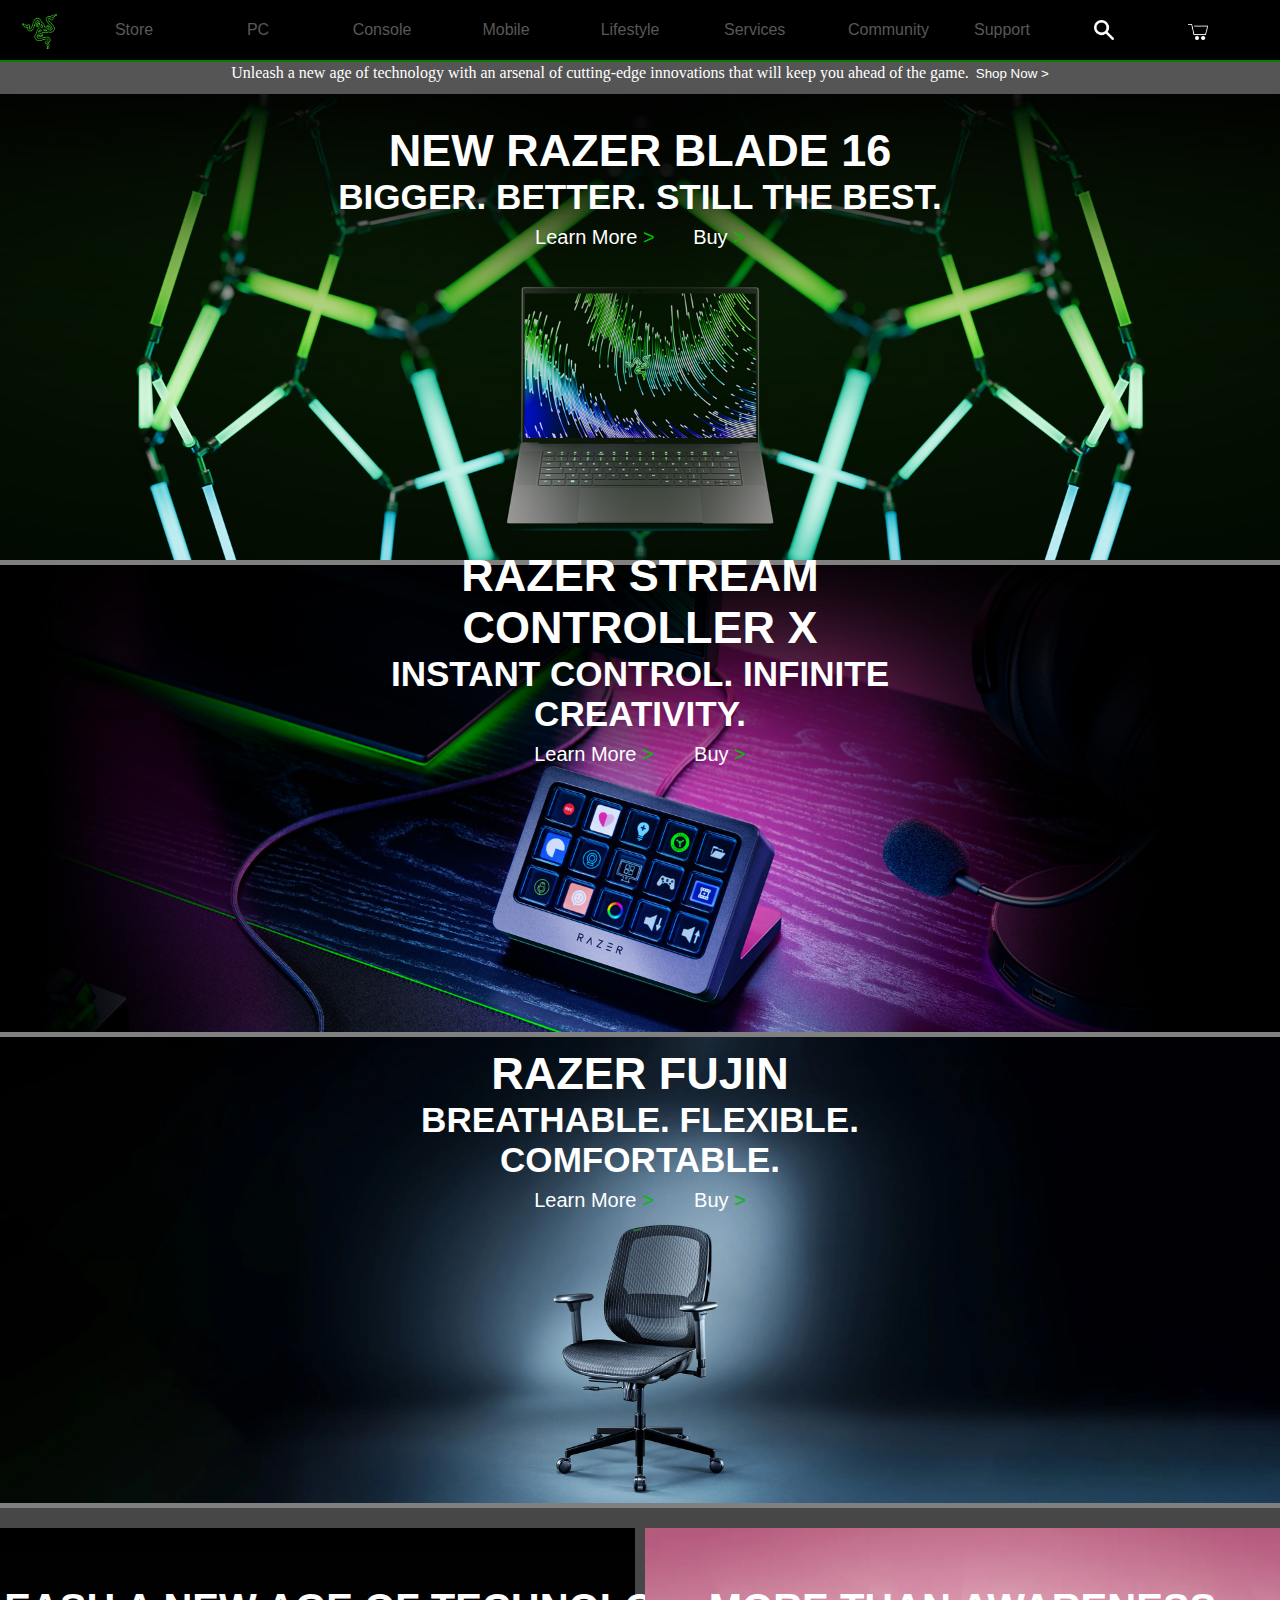
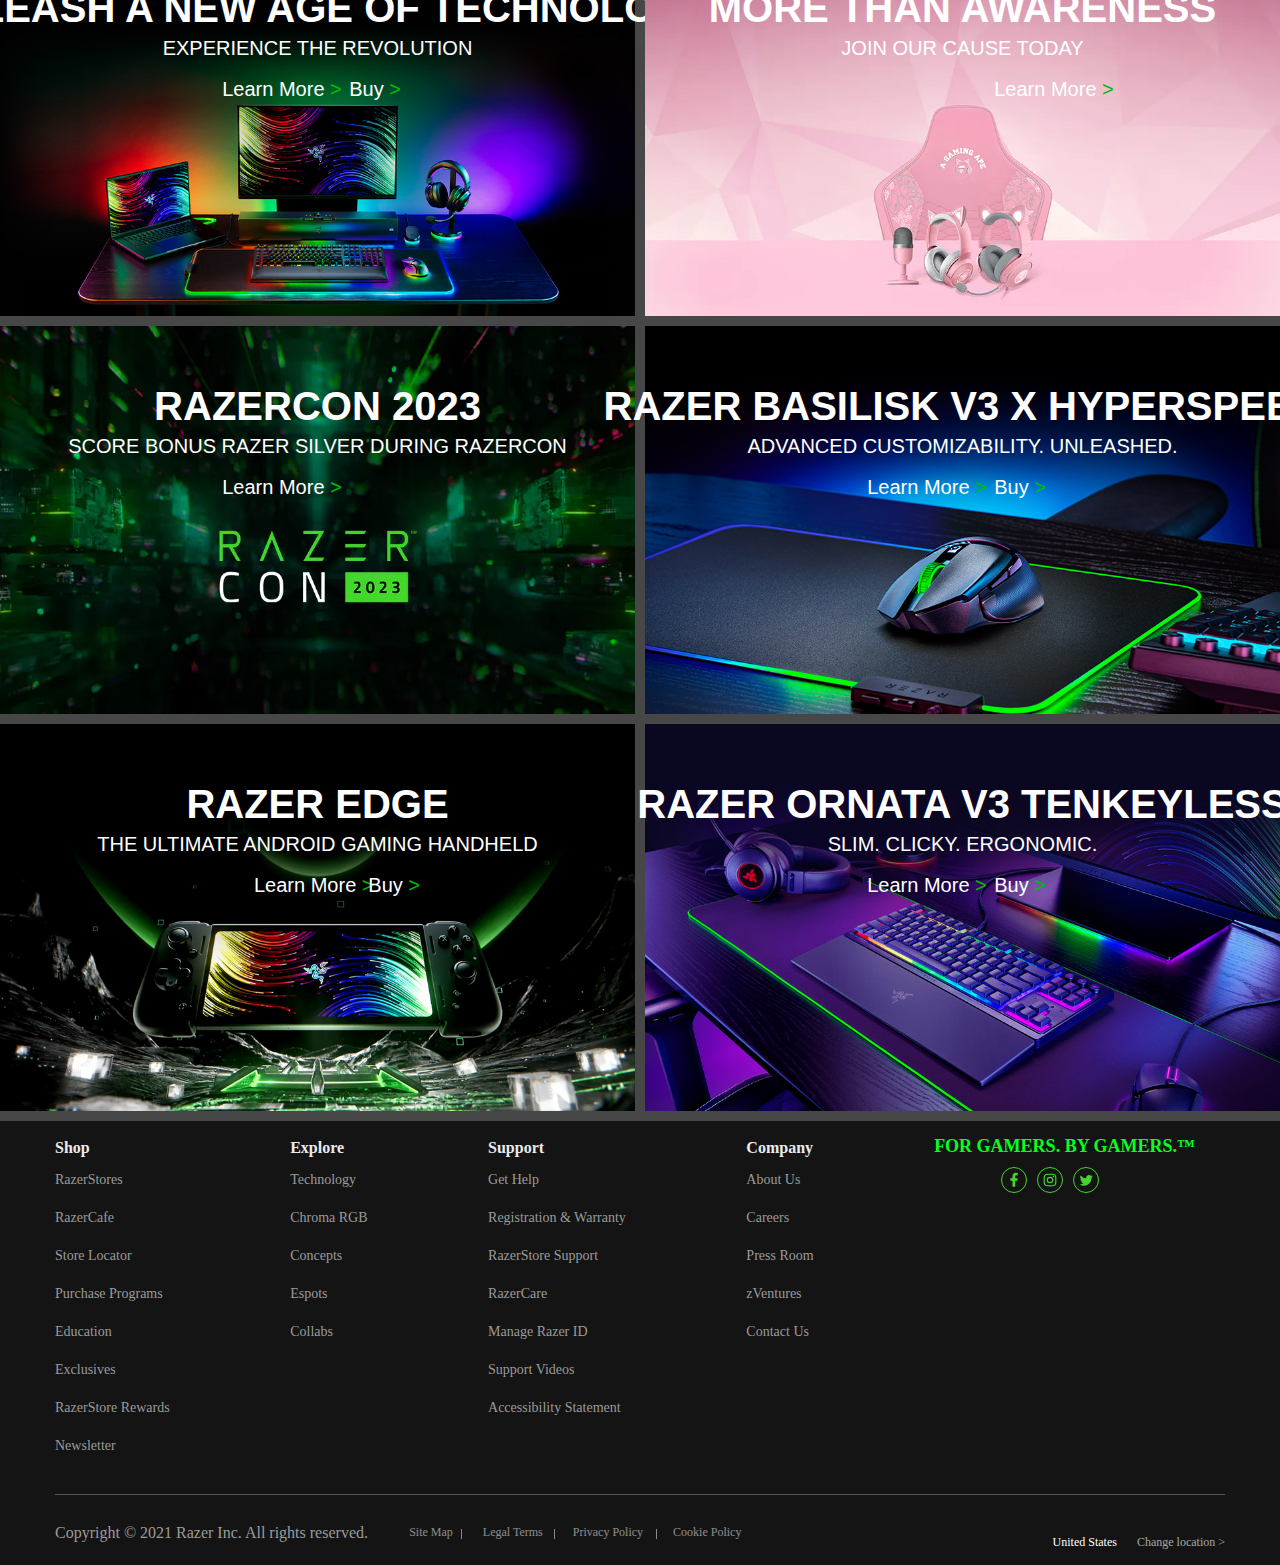
==== Main.html @ 6cef6790 "Base razer" ====
<!DOCTYPE html>
<html lang="en">
<head>
    <link rel="stylesheet" type="text/css" href="Main.css">
    <meta charset="UTF-8">
    <meta name="viewport" content="width=device-width, initial-scale=1.0">
    <script src="Main.js"></script>
    <title>Document</title>
</head>
<body class="flex">

    <!-- Header -->
    <section class='background'>
        <div class="App">
            <header class="App-header">
                <div>
                    <button class='logo-container'>
                        <img class="logo" src="./Icons/razer-logo.png" alt="Razer logo"/>
                    </button>
                </div>
                <button class='header-button'>Store</button>
                <button class='header-button'>PC</button>
                <button class='header-button'>Console</button>
                <button class='header-button'>Mobile</button>
                <button class='header-button'>Lifestyle</button>
                <button class='header-button'>Services</button>
                <button class='header-button'>Community</button>
                <button class='header-button' type="button" onclick="handleSupportClick()">Support</button>
                <div>
                    <button class='search-button'>
                        <img class="search-icon" src="./Icons/search.png" alt="Search icon" />
                    </button>
                    <button class='cart-button'>
                        <img class='cart-icon' src="./Icons/cart_icon.png" alt="Cart icon" />
                    </button>
                </div>
            </header>
            <div class="main">
                <h1 class="siteNotification">
                    Unleash a new age of technology with an arsenal of cutting-edge innovations that will keep you ahead of the game.
                    <button class="siteNotification-button">
                        Shop Now <span class="greater-then">&gt;</span>
                    </button>
                </h1>
            </div>
        </div>
    </section>

    <!-- Top 3 -->
    <section class="body-con">
        <div class="grid-body-container">
  
  
  
          <div class="grid-item">
  
  
            <img class="IMG" src="./Icons/razer-blade-16.jpeg" alt="Razer Blade 16" />
            <div class="text-container">
              <h2 >NEW RAZER BLADE 16</h2>
              <h3 >BIGGER. BETTER. STILL THE BEST.</h3>
                <button class='learn-button'>Learn More <span class="greater-then-symbol">&gt;</span></button>
                <button class='buy-button'>Buy <span class="greater-then-symbol">&gt;</span></button>
            </div>
          </div>
  
  
  
  
          <div class="grid-item">
  
  
            <img class="IMG" src="./Icons/stream-controller.jpeg" alt="Stream Controller" />
            <div class="text-container">
              <h2>RAZER STREAM CONTROLLER X</h2>
              <h3>INSTANT CONTROL. INFINITE CREATIVITY.</h3>
                <button class='learn-button'>Learn More <span class="greater-then-symbol">&gt;</span></button>
                <button class='buy-button'>Buy <span class="greater-then-symbol">&gt;</span></button>
            </div>
          </div>
  
  
  
  
  
          <div class="grid-item">
  
  
            <img class="IMG" src="./Icons/razer-fujin-homepage-desktop2x.webp" alt="Razer Blade 18" />
            <div class="text-container">
              <h2 >RAZER FUJIN</h2>
              <h3 >BREATHABLE. FLEXIBLE. COMFORTABLE.</h3>
                <button class='learn-button'>Learn More <span class="greater-then-symbol">&gt;</span></button>
                <button class='buy-button'>Buy <span class="greater-then-symbol">&gt;</span></button>
            </div>
          </div>
        </div>
      </section>


    <!-- Bottom 6 -->
    <ul class="grid-container">
        <li class="single">
          <img class="new-age" src="./Icons/new-age-campaign.jpeg" alt="New age" />
          <div>
            <div>
              <h2 class="new-age-main">
              UNLEASH A NEW AGE OF TECHNOLOGY
              </h2>
              <h3 class="new-age-sub">
              EXPERIENCE THE REVOLUTION
              </h3>
              <div class="cta-links">
                <button class="new-age-learn">
                Learn More <span class="greater-then-symbol">&gt;</span>
                </button>
                <button class="new-age-buy">
                Buy <span class="greater-then-symbol">&gt;</span>
                </button>
              </div>
            </div>
          </div>
          <div>
        </div>
        </li>
        <li class="single">
          <img class="enki" src="./Icons/more-than-awareness-b-950x580-desktop.webp" alt="Razer Enki" />
          <div>
            <div>
              <h2 class="enki-main">
              MORE THAN AWARENESS
              </h2>
              <h3 class="enki-sub">
              JOIN OUR CAUSE TODAY
              </h3>
              <div class="cta-links">
                <button class="enki-buy" id="awarenesslearn">
                Learn More <span class="greater-then-symbol">&gt;</span>
                </button>
              </div>
            </div>
          </div>
        </li>
        <li class="single">
          <img class="razer-blade2" src="./Icons/razercon2023-950x580-desktop.webp" alt="Razer blade2" />
          <div>
            <div>
              <h2 class="blade-15-main">
              RAZERCON 2023
              </h2>
              <h3 class="blade-15-sub">
              SCORE BONUS RAZER SILVER DURING RAZERCON
              </h3>
              <div class="cta-links">
                <button class="blade-15-learn">
                Learn More <span class="greater-then-symbol">&gt;</span>
                </button>
              </div>
            </div>
          </div>
        </li>
        <li class="single">
          <img class="razer-basilisk" src="./Icons/razer-basilisk.jpeg" alt="Razer basilisk" />
          <div>
            <div>
              <div>
                <h2 class="basilisk-main">
                RAZER BASILISK V3 X HYPERSPEED
                </h2>
                <h3 class="basilisk-sub">
                ADVANCED CUSTOMIZABILITY. UNLEASHED.
                </h3>
                <div class="cta-links">
                  <button class="basilisk-learn">
                  Learn More <span class="greater-then-symbol">&gt;</span>
                  </button>
                  <button class="basilisk-buy">
                  Buy <span class="greater-then-symbol">&gt;</span>
                  </button>
                </div>
              </div>
            </div>
          </div>
        </li>
        <li class="single">
          <img class="razer-edge" src="./Icons/razer-edge.jpeg" alt="Razer edge" />
          <div>
            <div>
              <div>
                <h2 class="edge-main">
                RAZER EDGE
                </h2>
                <h3 class="edge-sub">
                THE ULTIMATE ANDROID GAMING HANDHELD
                </h3>
                <div class="cta-links">
                  <div class="button-hover">
                    <button class="edge-learn" onClick={handleEdge}>
                      Learn More <span class="greater-then-symbol">&gt;</span>
                    </button>
                    <button class="edge-buy">
                        Buy <span class="greater-then-symbol">&gt;</span>
                    </button>
                  </div>
                </div>
              </div>
            </div>
          </div>
        </li>
        <li class="single">
          <img class="razer-ornata" src="./Icons/ornata-v3.jpeg" alt="Razer headset" />
          <div>
            <div>
              <h2 class="ornata-main">
              RAZER ORNATA V3 TENKEYLESS
              </h2>
              <h3 class="ornata-sub">
              SLIM. CLICKY. ERGONOMIC. 
              </h3>
              <div class="cta-links">
                <button class="ornata-learn">
                Learn More <span class="greater-then-symbol">&gt;</span>
                </button>
                <button class="ornata-buy">
                Buy <span class="greater-then-symbol">&gt;</span>
                </button>
              </div>
            </div>
          </div>
        </li>
      </ul>


    <!-- Footer -->
    <footer class="footer">
        <div class="footer-container">
            <div class="footer-containerNav">
                <div>
                    <p class="header-color">Shop</p>
                    <ul>
                        <li><a href="https://www.razer.com/razerstores">RazerStores</a></li>
                        <li><a href="https://www.razer.com/razercafe">RazerCafe</a></li>
                        <li><a href="https://www.razer.com/razerstores">Store Locator</a></li>
                        <li><a href="https://www.razer.com/razerstores">Purchase Programs</a></li>
                        <li><a href="https://www.razer.com/education">Education</a></li>
                        <li><a href="https://www.razer.com/razerstores">Exclusives</a></li>
                        <li><a href="https://www.razer.com/store/rewards">RazerStore Rewards</a></li>
                        <li><a href="https://www.razer.com/razerstores">Newsletter</a></li>
                    </ul>
                </div>
                <div>
                    <p class="header-color">Explore</p>
                    <ul>
                        <li><a href="https://www.razer.com/razerstores">Technology</a></li>
                        <li><a href="https://www.razer.com/razerstores">Chroma RGB</a></li>
                        <li><a href="https://www.razer.com/razerstores">Concepts</a></li>
                        <li><a href="https://www.razer.com/razerstores">Espots</a></li>
                        <li><a href="https://www.razer.com/razerstores">Collabs</a></li>
                    </ul>
                </div>
                <div>
                    <p class="header-color">Support</p>
                    <ul>
                        <li><a href="https://www.razer.com/razerstores">Get Help</a></li>
                        <li><a href="https://www.razer.com/razerstores">Registration &amp; Warranty</a></li>
                        <li><a href="https://www.razer.com/razerstore-support">RazerStore Support</a></li>
                        <li><a href="https://www.razer.com/razerstores">RazerCare</a></li>
                        <li><a href="https://www.razer.com/razerstores">Manage Razer ID</a></li>
                        <li><a href="https://www.youtube.com/channel/UCrG4K8-XFEK5FyCz_jVzV-A/videos">Support Videos</a></li>
                        <li><a href="https://www.razer.com/legal/commitment-to-accessibility">Accessibility Statement</a></li>
                    </ul>
                </div>
                <div>
                    <p class="header-color">Company</p>
                    <ul>
                        <li><a href="https://www.razer.com/razerstores">About Us</a></li>
                        <li><a href="https://www.razer.com/razerstores">Careers</a></li>
                        <li><a href="https://www.razer.com/razerstores">Press Room</a></li>
                        <li><a href="https://www.razer.com/razerstores">zVentures</a></li>
                        <li><a href="https://www.razer.com/razerstores">Contact Us</a></li>
                    </ul>
                </div>
                <div class="footer-containerNav-figure">
                    <h2>FOR GAMERS. BY GAMERS.™</h2>
                    <div class="media-buttons">
                        <button class="facebook-button" onclick="window.open('https://www.facebook.com/razer')">
                            <img class="facebook" src="./Icons/facebook.svg" alt="Facebook Icon">
                        </button>
                        <button class="insta-button" onclick="window.open('https://www.instagram.com/razer/')">
                            <img class="insta" src="./Icons/insta.svg" alt="Insta Icon">
                        </button>
                        <button class="twitter-button" onclick="window.open('https://twitter.com/Razer')">
                            <img class="twitter" src="./Icons/twitter.svg" alt="Twitter Icon">
                        </button>
                    </div>
                </div>
            </div>
            <div class="border"></div>
            <div class="footer-containerCopyright">
                <p>Copyright © 2021 Razer Inc. All rights reserved.</p>
                <ul>
                    <li><a href="https://www.razer.com/razerstores">Site Map</a></li>
                    <li><a href="https://www.razer.com/razerstores">Legal Terms</a></li>
                    <li><a href="https://www.razer.com/razerstores">Privacy Policy</a></li>
                    <li><a href="https://www.razer.com/razerstores">Cookie Policy</a></li>
                </ul>
                <div class="unitedStates">
                    <span>United States</span>
                    <a href="https://www.razer.com/razerstores">Change location &gt;</a>
                </div>
            </div>
        </div>
    </footer>
</body>
</html>
---- Main.css ----
/* Header */
* {
  margin: 0;
  padding: 0;
}

.App {
    display: flex;
    flex-direction: column;
    justify-content: center;
    height: 100%;
    width: 100%;
  }
  
  .content {
    overflow-x: hidden;
    position: relative;
  }
  
  header {
    position: fixed;
    top: 0;
    background-color: black;
    border-bottom: 2px solid green;
    z-index: 9999 ;
    width: 100%;
  }
  
  .App-header {
    display: flex;
    overflow: auto;
    justify-content: center;
    background-color: rgb(0, 0, 0);
    height: 60px;
    width: 100%;
  }  
  
  .siteNotification {
    background-color: rgb(85, 85, 85);
    color: white;
    font-size: medium;
    margin-top: 53px;
    margin-bottom: 0px;
    height: 4.5vh;
    text-align: center;
    line-height: 40px;
    font-weight: lighter;
    width: 100%;
  }
  
  .siteNotification-button {
    border: none;
    background-color: rgb(85, 85, 85);
    color: white;
    margin-left: 3px;
    cursor: pointer;
  }
  
  .siteNotification-button:hover {
    text-decoration: underline;
  }
  
  .greater-then {
    color: white;
  }
  
  .shop-now-button {
    color: white;
    background-color: transparent;
    border: none;
  }
  
  .shop-now-button:hover {
    text-decoration: underline;
    cursor: pointer;
  }
  
  .cta-links button:hover {
    text-decoration: underline;
    cursor: pointer;
  }
  
  .header-button {
    background-color: black;
    border: none;
    color: rgb(88, 88, 88);
    font-size: 16px;
    width: 60px;
    cursor: pointer;
    margin: 0 32px;
  }
  
  .header-button:hover {
    color: #ffffff;
  }
  
  .logo-container {
    border: none;
    background-color: black;
  }
  
  .logo {
    width: 35px;
    margin-left: -50px;
    position: absolute;
  }
  
  .logo:hover {
    cursor: pointer;
  }
  
  .search-icon:hover {
    cursor: pointer;
  }
  
  .search-button {
    background-color: black;
    border: none;
  }
  
  .search-icon {
    margin-top: 20px;
    width: 20px;
    margin-left: 30px;
  }
  
  .cart-icon {
    width: 20px;
    margin-left: 70px;
  }
  
  .cart-button {
    background-color: black;
    border: none;
  }
  
  .cart-icon:hover {
    cursor: pointer;
  }
  
  /* Top 3 */
  .grid-body-container {
    background-color: gray;
  }
  
  .grid-item {
    flex: none;
    max-width: 100%;
    font-family: "Open Sans", sans-serif;
    font-size: 20px;
    cursor: pointer;
    position: relative; 
  }
  
  .grid-item .IMG {
    width: 100%;
    height: auto;
  }
  
  .text-container {
    position: absolute;
    top: 20%;
    left: 50%;
    transform: translate(-50%, -50%);
    text-align: center;
    color: white;
    font-size: 30px;
  }
  
  .text-container h2,
  .text-container h3 {
    margin: 0;
  }
  
  .learn-button {
    background-color: transparent;
    border: none;
    color: white;
    font-size: 20px;
  }
  
  .learn-button:hover {
    text-decoration: underline;
  }
  
  .buy-button {
    background-color: transparent;
    border: none;
    color: white;
    font-size: 20px;
    margin-left: 5%;
    cursor: pointer;
  }
  
  .buy-button:hover {
    text-decoration: underline;
  }

    /* Bottom 6 */
    .single {
        display: flex;
        color: white;
        text-align: center;
        position: relative;
        top: 5px;
    }
    
    .grid-container {
        background-color: rgb(71, 71, 71);
        display: grid;
        grid-template-columns: repeat(2, 1fr);
        grid-gap: 10px;
        margin: 0 auto;
        padding: 15px 0;
    }
    
    img {
        cursor: pointer;
    }
    
    
    .new-age-main {
        position: absolute;
        font-size: 40px;
        left: 50%;
        top: 80px;
        transform: translate(-50%, -50%);
        white-space: nowrap;
        font-family: Roboto, sans-serif;
        cursor: pointer;
    }
      
    .new-age-sub {
        position: absolute;
        font-size: 20px;
        font-weight: 1;
        left: 50%;
        top: 120px;
        transform: translate(-50%, -50%);
        white-space: nowrap;
        font-family: "Open Sans", sans-serif;
        cursor: pointer;
    }
      
    .new-age-learn {
        color: white;
        position: absolute;
        left: 35%;
        top: 150px;
        font-size: 20px;
        background-color: transparent;
        border: none;
      }
      
    .new-age-buy {
        color: white;
        position: absolute;
        left: 55%;
        top: 150px;
        font-size: 20px;
        background-color: transparent;
        border: none;
    }
      
    .enki-main {
        position: absolute;
        font-size: 40px;
        left: 50%;
        top: 80px;
        transform: translate(-50%, -50%);
        white-space: nowrap;
        font-family: Roboto, sans-serif;
        cursor: pointer;
    }
      
    .enki-sub {
        position: absolute;
        font-size: 20px;
        font-weight: 1;
        left: 50%;
        top: 120px;
        transform: translate(-50%, -50%);
        white-space: nowrap;
        font-family: "Open Sans", sans-serif;
        cursor: pointer;
    }
      
    .enki-learn {
        color: white;
        position: absolute;
        left: 35%;
        top: 150px;
        font-size: 20px;
        background-color: transparent;
        border: none;
    }
      
    .enki-buy {
        color: white;
        position: absolute;
        left: 55%;
        top: 150px;
        font-size: 20px;
        background-color: transparent;
        border: none;
    }
      
    .blade-15-main {
        position: absolute;
        font-size: 40px;
        left: 50%;
        top: 80px;
        transform: translate(-50%, -50%);
        white-space: nowrap;
        font-family: Roboto, sans-serif;
        cursor: pointer;
    }
      
    .blade-15-sub {
        position: absolute;
        font-size: 20px;
        font-weight: 1;
        left: 50%;
        top: 120px;
        transform: translate(-50%, -50%);
        white-space: nowrap;
        font-family: "Open Sans", sans-serif;
        cursor: pointer;
    }
      
    .blade-15-learn {
        color: white;
        position: absolute;
        left: 35%;
        top: 150px;
        font-size: 20px;
        background-color: transparent;
        border: none;
    }
      
    .blade-15-buy {
        color: white;
        position: absolute;
        left: 55%;
        top: 150px;
        font-size: 20px;
        background-color: transparent;
        border: none;
    }
      
    .basilisk-main {
        position: absolute;
        font-size: 40px;
        left: 50%;
        top: 80px;
        transform: translate(-50%, -50%);
        white-space: nowrap;
        font-family: Roboto, sans-serif;
        cursor: pointer;
    }
      
    .basilisk-sub {
        position: absolute;
        font-size: 20px;
        font-weight: 1;
        left: 50%;
        top: 120px;
        transform: translate(-50%, -50%);
        white-space: nowrap;
        font-family: "Open Sans", sans-serif;
        cursor: pointer;
    }
      
    .basilisk-learn {
        color: white;
        position: absolute;
        left: 35%;
        top: 150px;
        font-size: 20px;
        background-color: transparent;
        border: none;
    }
      
    .basilisk-buy {
        color: white;
        position: absolute;
        left: 55%;
        top: 150px;
        font-size: 20px;
        background-color: transparent;
        border: none;
    }
      
    .edge-main {
        position: absolute;
        font-size: 40px;
        left: 50%;
        top: 80px;
        transform: translate(-50%, -50%);
        white-space: nowrap;
        font-family: Roboto, sans-serif;
        cursor: pointer;
    }
      
    .edge-sub {
        position: absolute;
        font-size: 20px;
        font-weight: 1;
        left: 50%;
        top: 120px;
        transform: translate(-50%, -50%);
        white-space: nowrap;
        font-family: "Open Sans", sans-serif;
        cursor: pointer;
    }
      
    .edge-learn {
        color: white;
        position: absolute;
        left: 40%;
        top: 150px;
        font-size: 20px;
        background-color: transparent;
        border: none;
    }
      
    .edge-buy {
        color: white;
        position: absolute;
        left: 58%;
        top: 150px;
        font-size: 20px;
        background-color: transparent;
        border: none;
    }
      
      
    .ornata-main {
        position: absolute;
        font-size: 40px;
        font-weight: 0;
        left: 50%;
        top: 80px;
        transform: translate(-50%, -50%);
        white-space: nowrap;
        font-family: Arial, sans-serif;
        cursor: pointer;
    }
      
    .ornata-sub {
        position: absolute;
        font-size: 20px;
        font-weight: 300;
        left: 50%;
        top: 120px;
        transform: translate(-50%, -50%);
        white-space: nowrap;
        font-family: "Open Sans", sans-serif;
        cursor: pointer;
    }
      
    .ornata-learn {
        color: white;
        position: absolute;
        left: 35%;
        top: 150px;
        font-size: 20px;
        background-color: transparent;
        border: none;
    }
      
      
    .ornata-buy {
        color: white;
        position: absolute;
        left: 55%;
        top: 150px;
        font-size: 20px;
        background-color: transparent;
        border: none;
    }
    
    .greater-then-symbol {
        color: rgb(0, 190, 0);
    }
      
    
    img {
        max-width: 100%;
        height: auto;
      }
      
    
      p {
        font-size: 16px;
        line-height: 1.5;
      }
      
      @media (max-width: 767px) {
        img {
          width: 100%;
        }
    
        p {
          font-size: 14px;
          line-height: 1.3;
        }
      }
      

    /* Footer */
    .footer {
        padding: 15px 0;
        background-color: #141414;
    }
      
    .footer-container {
        margin: 0 auto;
        max-width: 1170px;
    }
      
    .footer-containerNav {
        display: flex;
        justify-content: space-between;
        margin-bottom: 20px;
    }
      
    .footer-containerNav div {
        margin-right: 30px;
    }
      
    .footer-containerNav ul {
        list-style: none;
        margin: 0;
        padding: 0;
    }
      
    .footer-containerNav li {
        margin-bottom: 20px;
    }
      
    .footer-containerNav a { 
        color: #9b9b9b;
        text-decoration: none;
        font-size: 14px;
        /* main buttons */
    }
      
    .footer-containerNav a:hover {
        text-decoration: underline;
    }
      
    .footer-containerNav .header-color {
        color: #ebebeb;
        font-weight: bold;
        margin-bottom: 10px;
        /* buttons headers */
    }
      
    .footer-containerNav h2 {
        color: #06ff1b;
        font-size: 18px;
        margin-bottom: 10px;
        /* for gamers by gamers */
    }
      
    .footer-containerNav-figure {
        display: flex;
        flex-direction: column;
        align-items: center;
    }
      
    .footer-containerNav-figure ion-icon {
        margin-right: 10px;
        font-size: 24px;
    }
      
    .border {
        border-bottom: 1px solid #555;
        margin-bottom: 20px;
        /* line at bottom */
    }
      
    .footer-containerCopyright {
        display: flex;
        justify-content: space-between;
        align-items: center;
        font-size: 12px;
        color: #9b9b9b;
        
    }
      
    .footer-containerCopyright ul {
        list-style: none;
        margin: 0;
        padding: 0;
        display: flex;
        justify-content: flex-end;
        margin-right: 300px;
    }
      
    .footer-containerCopyright li {
        position: relative;
        display: inline-block;
        margin-left: 30px;
    }
    
    .footer-containerCopyright ul li:nth-child(-n + 3)::after {
        content: "";
        position: absolute;
        top: 48%;
        transform: translateY(-40%);
        right: -20%;
        width: 1px;
        height: 10px;
        background-color: #fff;
        opacity: 0.5;
        /* dash marks between the copyright stuff*/
    }
    
    .footer-containerCopyright ul li a {
        text-decoration: none;
        font-size: 12px;
        color: #ffff;
        opacity: 0.5;
        transition: 250ms;
        /* copyright text */
    }
      
    .unitedStates {
        display: flex;
        justify-content: flex-end;
        align-items: center;
        margin-top: 20px;
        color: white;
        /* cuarrent location */
    }
    
    .unitedStates a {
        text-decoration: none;
        display: inline-block;
        font-size: 12px;
        font-weight: 400;
        color: #fff;
        opacity: 0.6;
        transition: 250ms;
        /* change location */
    }
    
    .unitedStates span {
        position: relative;
        display: inline-block;
        font-size: 12px;
        font-weight: 400;
        color: #fff;
        margin-right: 20px;
    }
    
    .media-buttons {
        display: flex;
        justify-content: center;
    }
    
    .facebook {
        cursor: pointer;
    }
    
    .facebook-button,
    .insta-button,
    .twitter-button {
        background-color: #141414;
        border: none;
        margin: 0 5px; 
    }
    
    .insta {
        cursor: pointer;
    }
    
    
    .twitter {
        cursor: pointer;
    }
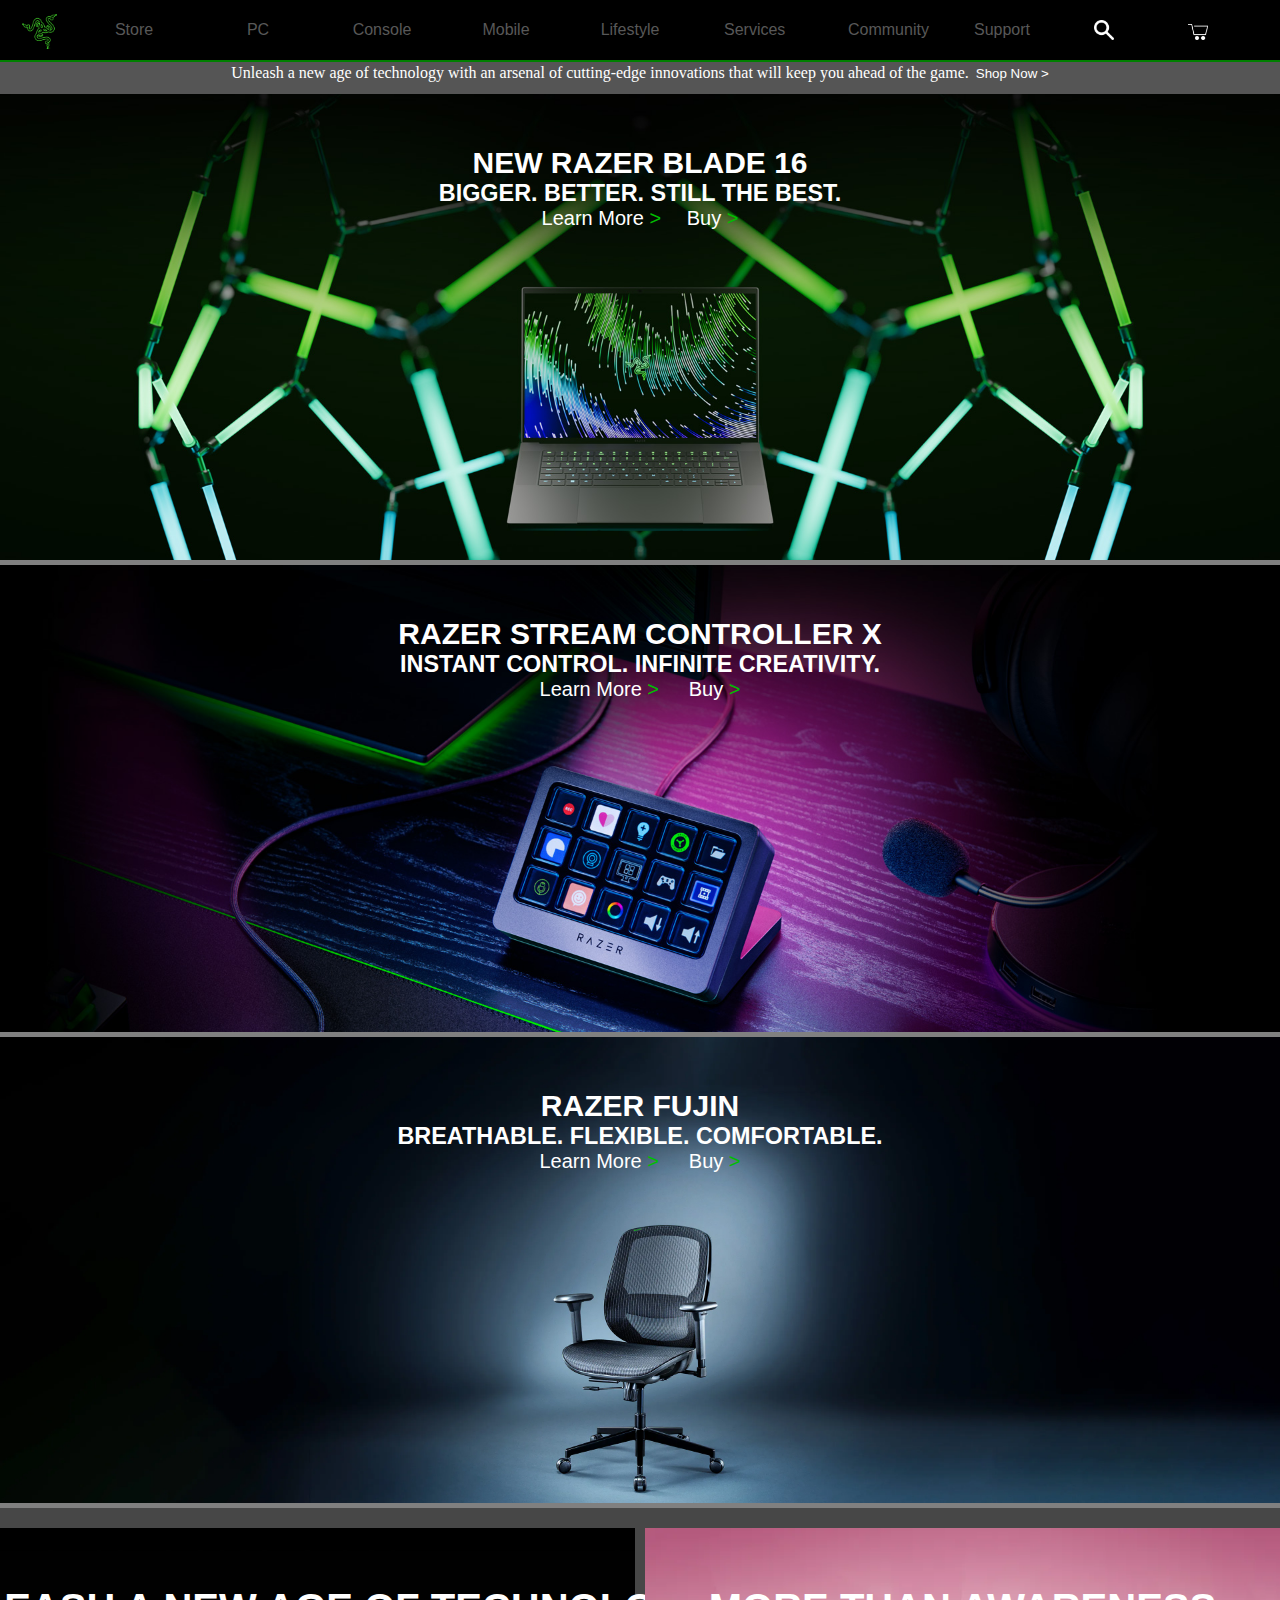
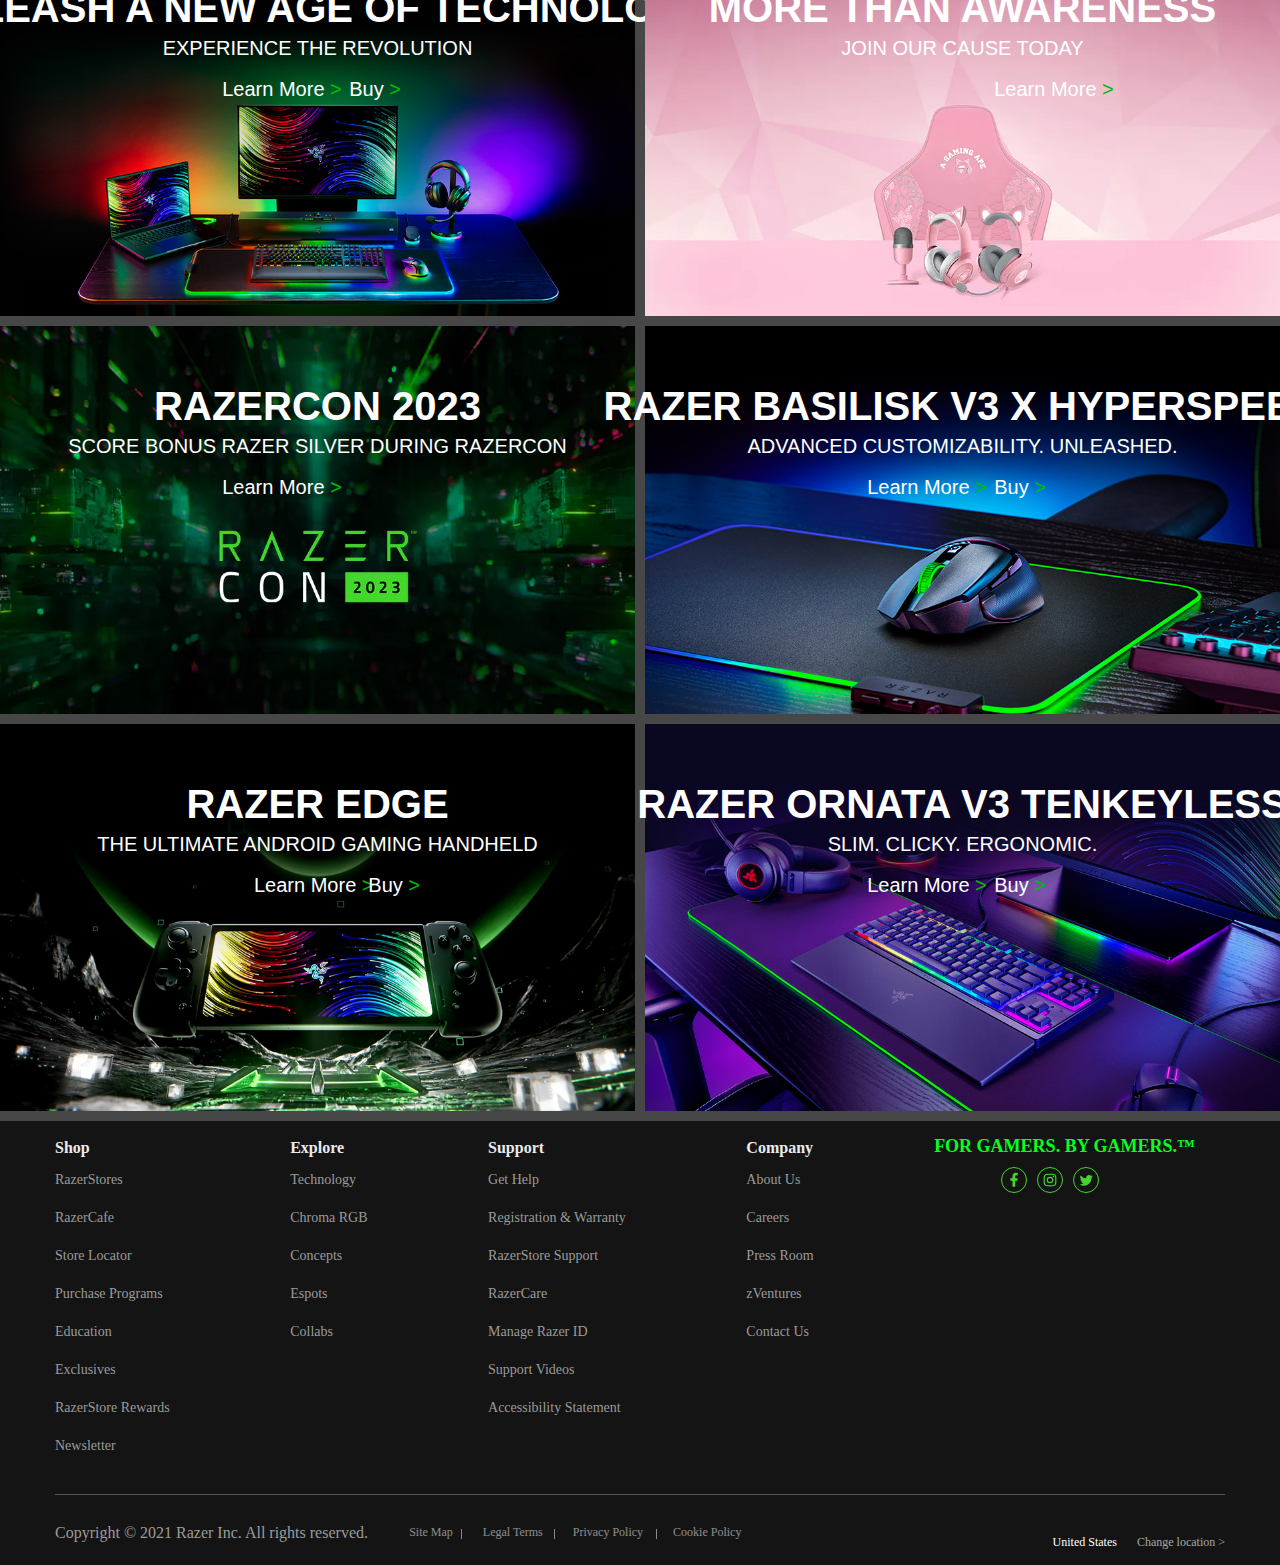
==== commit 91d7dda0: "Main Page Learn More buttons Connect to their pages" ====
--- a/Main.html
+++ b/Main.html
@@ -59,7 +59,7 @@
             <div class="text-container">
               <h2 >NEW RAZER BLADE 16</h2>
               <h3 >BIGGER. BETTER. STILL THE BEST.</h3>
-                <button class='learn-button'>Learn More <span class="greater-then-symbol">&gt;</span></button>
+                <button class='learn-button' id="RazerBladeLearn">Learn More <span class="greater-then-symbol">&gt;</span></button>
                 <button class='buy-button'>Buy <span class="greater-then-symbol">&gt;</span></button>
             </div>
           </div>
@@ -74,7 +74,7 @@
             <div class="text-container">
               <h2>RAZER STREAM CONTROLLER X</h2>
               <h3>INSTANT CONTROL. INFINITE CREATIVITY.</h3>
-                <button class='learn-button'>Learn More <span class="greater-then-symbol">&gt;</span></button>
+                <button class='learn-button' id="StreamConLearn">Learn More <span class="greater-then-symbol">&gt;</span></button>
                 <button class='buy-button'>Buy <span class="greater-then-symbol">&gt;</span></button>
             </div>
           </div>
@@ -90,7 +90,7 @@
             <div class="text-container">
               <h2 >RAZER FUJIN</h2>
               <h3 >BREATHABLE. FLEXIBLE. COMFORTABLE.</h3>
-                <button class='learn-button'>Learn More <span class="greater-then-symbol">&gt;</span></button>
+                <button class='learn-button' id="Fujinlearn">Learn More <span class="greater-then-symbol">&gt;</span></button>
                 <button class='buy-button'>Buy <span class="greater-then-symbol">&gt;</span></button>
             </div>
           </div>
@@ -111,7 +111,7 @@
               EXPERIENCE THE REVOLUTION
               </h3>
               <div class="cta-links">
-                <button class="new-age-learn">
+                <button class="new-age-learn" id="NewAgeLearn">
                 Learn More <span class="greater-then-symbol">&gt;</span>
                 </button>
                 <button class="new-age-buy">
@@ -152,7 +152,7 @@
               SCORE BONUS RAZER SILVER DURING RAZERCON
               </h3>
               <div class="cta-links">
-                <button class="blade-15-learn">
+                <button class="blade-15-learn" id="RazerConLearn">
                 Learn More <span class="greater-then-symbol">&gt;</span>
                 </button>
               </div>
@@ -171,7 +171,7 @@
                 ADVANCED CUSTOMIZABILITY. UNLEASHED.
                 </h3>
                 <div class="cta-links">
-                  <button class="basilisk-learn">
+                  <button class="basilisk-learn" id="RazerBasiliskLearn">
                   Learn More <span class="greater-then-symbol">&gt;</span>
                   </button>
                   <button class="basilisk-buy">
@@ -195,7 +195,7 @@
                 </h3>
                 <div class="cta-links">
                   <div class="button-hover">
-                    <button class="edge-learn" onClick={handleEdge}>
+                    <button class="edge-learn" id="RazerEdgeLearn">
                       Learn More <span class="greater-then-symbol">&gt;</span>
                     </button>
                     <button class="edge-buy">
@@ -218,7 +218,7 @@
               SLIM. CLICKY. ERGONOMIC. 
               </h3>
               <div class="cta-links">
-                <button class="ornata-learn">
+                <button class="ornata-learn" id="OrnataLearn">
                 Learn More <span class="greater-then-symbol">&gt;</span>
                 </button>
                 <button class="ornata-buy">
--- a/Main.css
+++ b/Main.css
@@ -25,7 +25,8 @@
     z-index: 9999 ;
     width: 100%;
   }
-  
+
+
   .App-header {
     display: flex;
     overflow: auto;
@@ -164,14 +165,16 @@
     transform: translate(-50%, -50%);
     text-align: center;
     color: white;
-    font-size: 30px;
-  }
-  
-  .text-container h2,
+    font-size: clamp(0.625rem, 0.875rem + 10vw ,1.25rem);
+  }
+
+  
+  
+  /* .text-container h2,
   .text-container h3 {
     margin: 0;
   }
-  
+   */
   .learn-button {
     background-color: transparent;
     border: none;
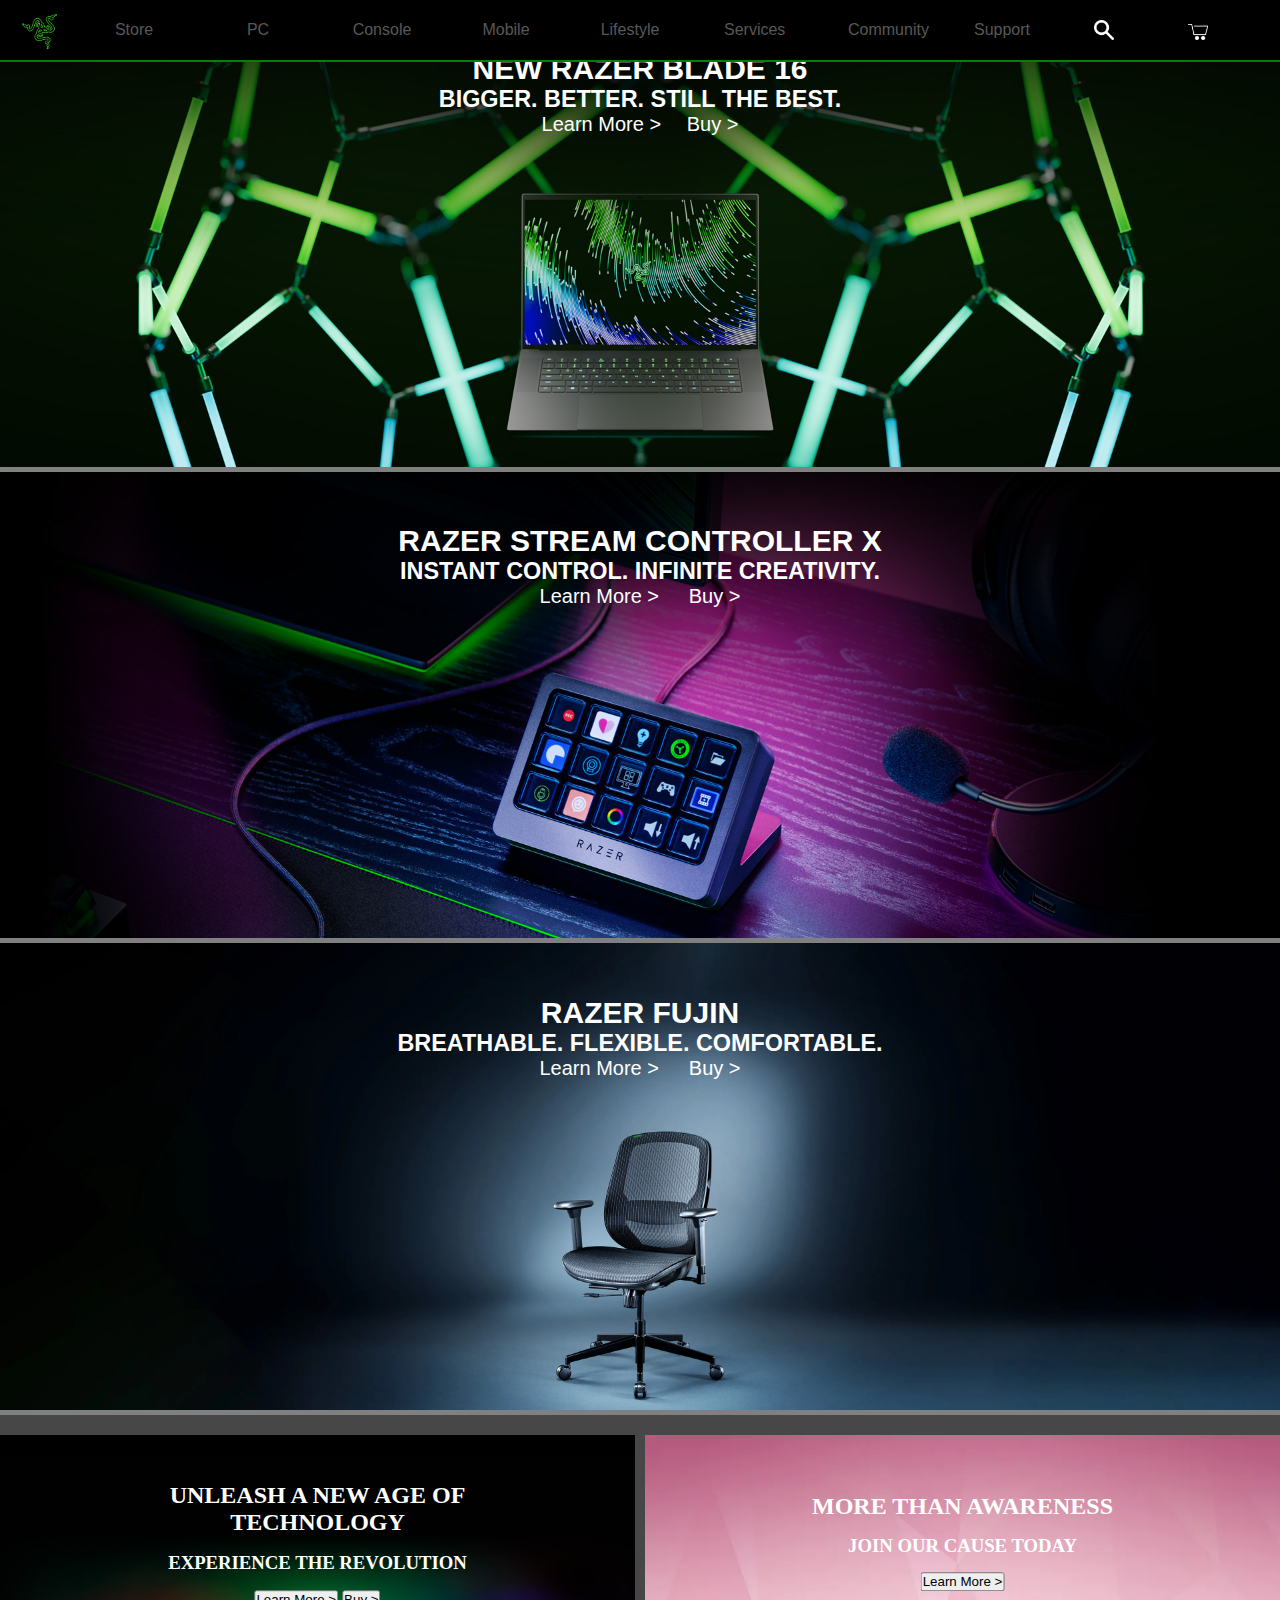
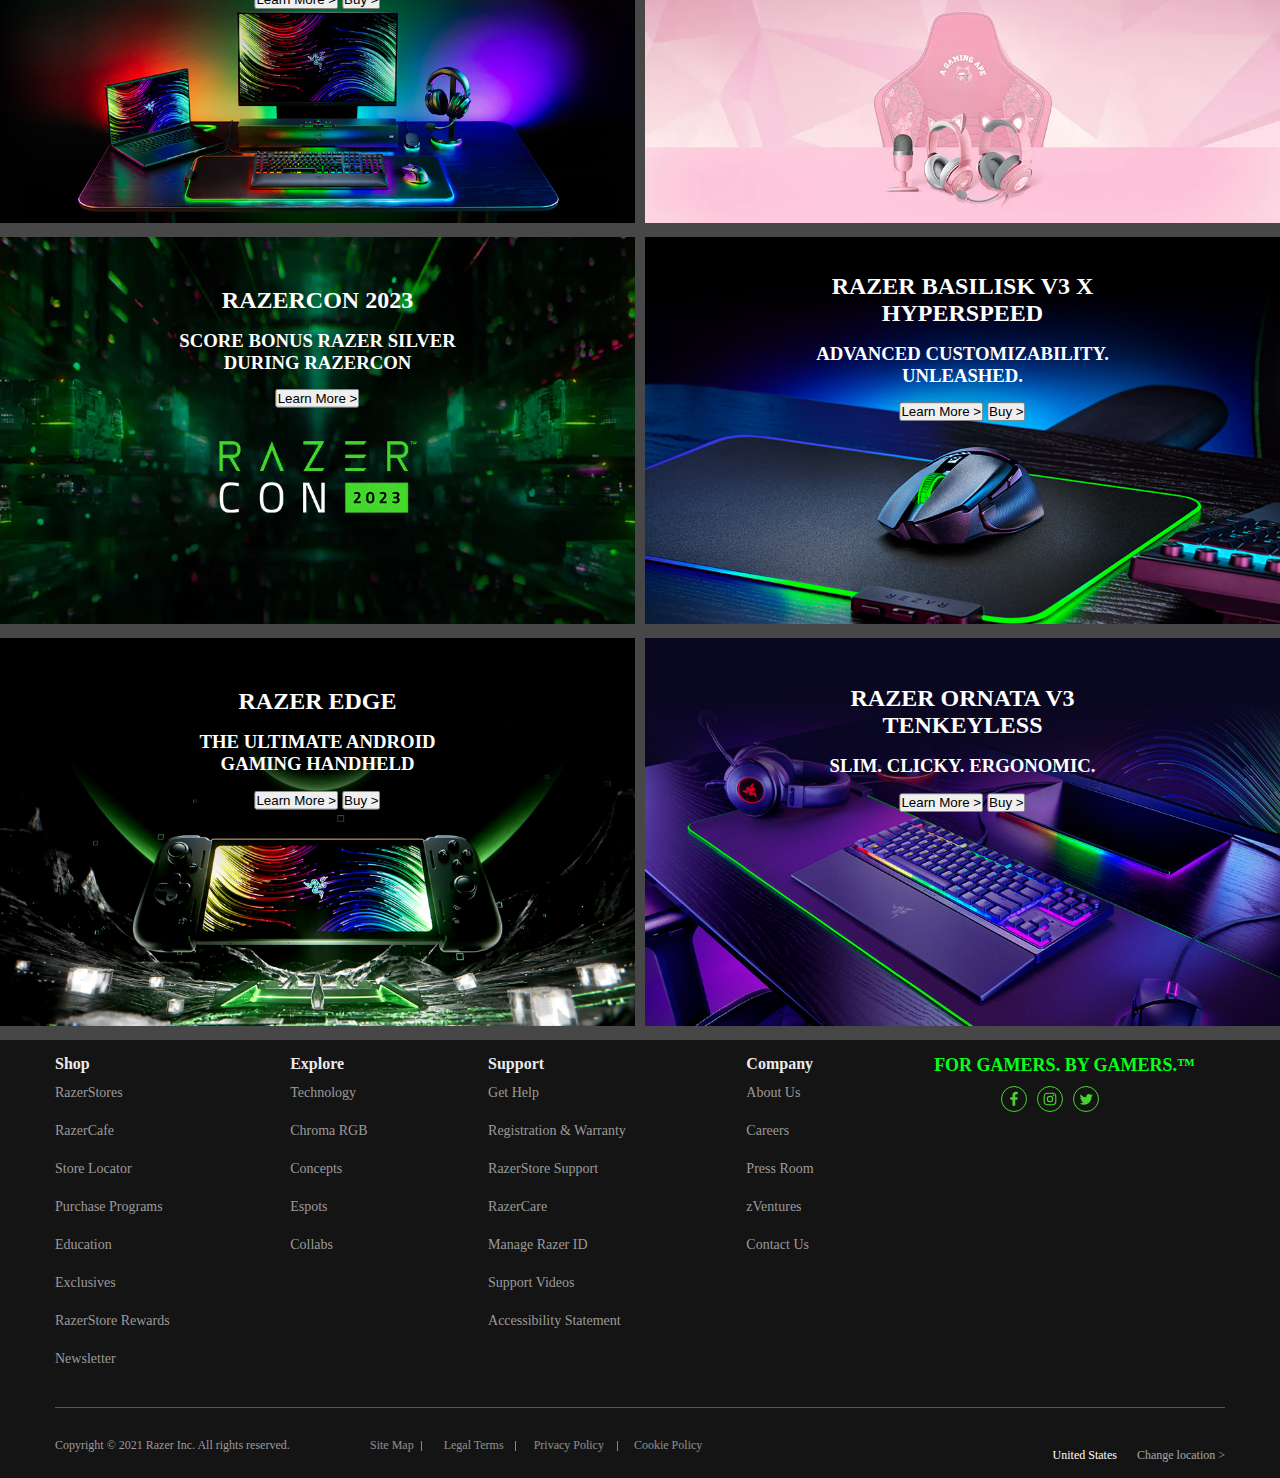
==== commit 166afbde: "Worked on homepages text overflowing" ====
--- a/Main.html
+++ b/Main.html
@@ -99,136 +99,128 @@
 
 
     <!-- Bottom 6 -->
-    <ul class="grid-container">
-        <li class="single">
-          <img class="new-age" src="./Icons/new-age-campaign.jpeg" alt="New age" />
-          <div>
-            <div>
-              <h2 class="new-age-main">
-              UNLEASH A NEW AGE OF TECHNOLOGY
-              </h2>
-              <h3 class="new-age-sub">
-              EXPERIENCE THE REVOLUTION
-              </h3>
-              <div class="cta-links">
-                <button class="new-age-learn" id="NewAgeLearn">
-                Learn More <span class="greater-then-symbol">&gt;</span>
-                </button>
-                <button class="new-age-buy">
-                Buy <span class="greater-then-symbol">&gt;</span>
-                </button>
-              </div>
-            </div>
-          </div>
-          <div>
-        </div>
-        </li>
-        <li class="single">
-          <img class="enki" src="./Icons/more-than-awareness-b-950x580-desktop.webp" alt="Razer Enki" />
-          <div>
-            <div>
-              <h2 class="enki-main">
-              MORE THAN AWARENESS
-              </h2>
-              <h3 class="enki-sub">
-              JOIN OUR CAUSE TODAY
-              </h3>
-              <div class="cta-links">
-                <button class="enki-buy" id="awarenesslearn">
-                Learn More <span class="greater-then-symbol">&gt;</span>
-                </button>
-              </div>
-            </div>
-          </div>
-        </li>
-        <li class="single">
-          <img class="razer-blade2" src="./Icons/razercon2023-950x580-desktop.webp" alt="Razer blade2" />
-          <div>
-            <div>
-              <h2 class="blade-15-main">
-              RAZERCON 2023
-              </h2>
-              <h3 class="blade-15-sub">
-              SCORE BONUS RAZER SILVER DURING RAZERCON
-              </h3>
-              <div class="cta-links">
-                <button class="blade-15-learn" id="RazerConLearn">
-                Learn More <span class="greater-then-symbol">&gt;</span>
-                </button>
-              </div>
-            </div>
-          </div>
-        </li>
-        <li class="single">
-          <img class="razer-basilisk" src="./Icons/razer-basilisk.jpeg" alt="Razer basilisk" />
-          <div>
-            <div>
-              <div>
-                <h2 class="basilisk-main">
-                RAZER BASILISK V3 X HYPERSPEED
-                </h2>
-                <h3 class="basilisk-sub">
-                ADVANCED CUSTOMIZABILITY. UNLEASHED.
-                </h3>
-                <div class="cta-links">
-                  <button class="basilisk-learn" id="RazerBasiliskLearn">
-                  Learn More <span class="greater-then-symbol">&gt;</span>
-                  </button>
-                  <button class="basilisk-buy">
-                  Buy <span class="greater-then-symbol">&gt;</span>
-                  </button>
-                </div>
-              </div>
-            </div>
-          </div>
-        </li>
-        <li class="single">
-          <img class="razer-edge" src="./Icons/razer-edge.jpeg" alt="Razer edge" />
-          <div>
-            <div>
-              <div>
-                <h2 class="edge-main">
-                RAZER EDGE
-                </h2>
-                <h3 class="edge-sub">
-                THE ULTIMATE ANDROID GAMING HANDHELD
-                </h3>
-                <div class="cta-links">
-                  <div class="button-hover">
-                    <button class="edge-learn" id="RazerEdgeLearn">
-                      Learn More <span class="greater-then-symbol">&gt;</span>
-                    </button>
-                    <button class="edge-buy">
-                        Buy <span class="greater-then-symbol">&gt;</span>
-                    </button>
-                  </div>
-                </div>
-              </div>
-            </div>
-          </div>
-        </li>
-        <li class="single">
-          <img class="razer-ornata" src="./Icons/ornata-v3.jpeg" alt="Razer headset" />
-          <div>
-            <div>
-              <h2 class="ornata-main">
-              RAZER ORNATA V3 TENKEYLESS
-              </h2>
-              <h3 class="ornata-sub">
-              SLIM. CLICKY. ERGONOMIC. 
-              </h3>
-              <div class="cta-links">
-                <button class="ornata-learn" id="OrnataLearn">
-                Learn More <span class="greater-then-symbol">&gt;</span>
-                </button>
-                <button class="ornata-buy">
-                Buy <span class="greater-then-symbol">&gt;</span>
-                </button>
-              </div>
-            </div>
-          </div>
-        </li>
-      </ul>
+    <section class="grid-container">
+      <div class="single">
+        <div class="main">
+          <h2 class="header-name">
+            UNLEASH A NEW AGE OF TECHNOLOGY
+          </h2>
+          <h3 class="header-sub">
+            EXPERIENCE THE REVOLUTION
+          </h3>
+          <button class="learn" id="NewAgeLearn">
+            Learn More <span class="greater-then-symbol">&gt;</span>
+          </button>
+          <button class="buy">
+            Buy <span class="greater-then-symbol">&gt;</span>
+          </button>
+        </div>
+        <img class="bottom-images" src="./Icons/new-age-campaign.jpeg" alt="New age" />
+      </div>
+
+      <div class="single">
+        <div class="main">
+          <h2 class="header-name">
+            MORE THAN AWARENESS
+          </h2>
+          <h3 class="header-sub">
+            JOIN OUR CAUSE TODAY
+          </h3>
+          <button class="buy" id="awarenesslearn">
+            Learn More <span class="greater-then-symbol">&gt;</span>
+          </button>
+        </div>
+        <img class="bottom-images" src="./Icons/more-than-awareness-b-950x580-desktop.webp" alt="Razer Enki" />
+      </div >
+
+      <div class="single">
+        <div class="main">
+          <h2 class="header-name">
+            RAZERCON 2023
+          </h2>
+          <h3 class="header-sub">
+            SCORE BONUS RAZER SILVER DURING RAZERCON
+          </h3>
+          <button class="learn" id="RazerConLearn">
+            Learn More <span class="greater-then-symbol">&gt;</span>
+          </button>
+        </div>
+        <img class="bottom-images" src="./Icons/razercon2023-950x580-desktop.webp" alt="Razer blade2" />
+      </div>
+
+      <div class="single">
+        <div class="main">
+          <h2 class="header-name">
+            RAZER BASILISK V3 X HYPERSPEED
+          </h2>
+          <h3 class="header-sub">
+            ADVANCED CUSTOMIZABILITY. UNLEASHED.
+          </h3>
+          <button class="learn" id="RazerBasiliskLearn">
+            Learn More <span class="greater-then-symbol">&gt;</span>
+          </button>
+          <button class="buy">
+            Buy <span class="greater-then-symbol">&gt;</span>
+          </button>
+        </div>
+        <img class="bottom-images" src="./Icons/razer-basilisk.jpeg" alt="Razer basilisk" />
+      </div>
+
+      <div class="single">
+        <div class="main">
+          <h2 class="header-name">
+            RAZER EDGE
+          </h2>
+          <h3 class="header-sub">
+            THE ULTIMATE ANDROID GAMING HANDHELD
+          </h3>
+          <button class="learn" id="RazerEdgeLearn">
+            Learn More <span class="greater-then-symbol">&gt;</span>
+          </button>
+          <button class="buy">
+              Buy <span class="greater-then-symbol">&gt;</span>
+          </button>
+        </div>
+        <img class="bottom-images" src="./Icons/razer-edge.jpeg" alt="Razer edge" />
+      </div>
+
+      <div class="single">
+        <div class="main">
+          <h2 class="header-name">
+            RAZER ORNATA V3 TENKEYLESS
+          </h2>
+          <h3 class="header-sub">
+            SLIM. CLICKY. ERGONOMIC. 
+          </h3>
+          <button class="learn" id="OrnataLearn">
+            Learn More <span class="greater-then-symbol">&gt;</span>
+          </button>
+          <button class="buy">
+            Buy <span class="greater-then-symbol">&gt;</span>
+          </button>
+        </div>
+        <img class="bottom-images" src="./Icons/ornata-v3.jpeg" alt="Razer headset" />
+      </div>
+    </section>
+
+
+
+
+
+
+
+
+
+
+
+
+
+
+
+
+
+
+
 
 
     <!-- Footer -->
--- a/Main.css
+++ b/Main.css
@@ -201,315 +201,53 @@
 
     /* Bottom 6 */
     .single {
-        display: flex;
-        color: white;
-        text-align: center;
-        position: relative;
-        top: 5px;
-    }
-    
+      position: relative;
+      color: white;
+      text-align: center;
+      top: 5px;
+      max-width: 1200px;
+    }
+  
     .grid-container {
-        background-color: rgb(71, 71, 71);
-        display: grid;
-        grid-template-columns: repeat(2, 1fr);
-        grid-gap: 10px;
-        margin: 0 auto;
-        padding: 15px 0;
-    }
-    
-    img {
-        cursor: pointer;
-    }
-    
-    
-    .new-age-main {
-        position: absolute;
-        font-size: 40px;
-        left: 50%;
-        top: 80px;
-        transform: translate(-50%, -50%);
-        white-space: nowrap;
-        font-family: Roboto, sans-serif;
-        cursor: pointer;
-    }
-      
-    .new-age-sub {
-        position: absolute;
-        font-size: 20px;
-        font-weight: 1;
-        left: 50%;
-        top: 120px;
-        transform: translate(-50%, -50%);
-        white-space: nowrap;
-        font-family: "Open Sans", sans-serif;
-        cursor: pointer;
-    }
-      
-    .new-age-learn {
-        color: white;
-        position: absolute;
-        left: 35%;
-        top: 150px;
-        font-size: 20px;
-        background-color: transparent;
-        border: none;
-      }
-      
-    .new-age-buy {
-        color: white;
-        position: absolute;
-        left: 55%;
-        top: 150px;
-        font-size: 20px;
-        background-color: transparent;
-        border: none;
-    }
-      
-    .enki-main {
-        position: absolute;
-        font-size: 40px;
-        left: 50%;
-        top: 80px;
-        transform: translate(-50%, -50%);
-        white-space: nowrap;
-        font-family: Roboto, sans-serif;
-        cursor: pointer;
-    }
-      
-    .enki-sub {
-        position: absolute;
-        font-size: 20px;
-        font-weight: 1;
-        left: 50%;
-        top: 120px;
-        transform: translate(-50%, -50%);
-        white-space: nowrap;
-        font-family: "Open Sans", sans-serif;
-        cursor: pointer;
-    }
-      
-    .enki-learn {
-        color: white;
-        position: absolute;
-        left: 35%;
-        top: 150px;
-        font-size: 20px;
-        background-color: transparent;
-        border: none;
-    }
-      
-    .enki-buy {
-        color: white;
-        position: absolute;
-        left: 55%;
-        top: 150px;
-        font-size: 20px;
-        background-color: transparent;
-        border: none;
-    }
-      
-    .blade-15-main {
-        position: absolute;
-        font-size: 40px;
-        left: 50%;
-        top: 80px;
-        transform: translate(-50%, -50%);
-        white-space: nowrap;
-        font-family: Roboto, sans-serif;
-        cursor: pointer;
-    }
-      
-    .blade-15-sub {
-        position: absolute;
-        font-size: 20px;
-        font-weight: 1;
-        left: 50%;
-        top: 120px;
-        transform: translate(-50%, -50%);
-        white-space: nowrap;
-        font-family: "Open Sans", sans-serif;
-        cursor: pointer;
-    }
-      
-    .blade-15-learn {
-        color: white;
-        position: absolute;
-        left: 35%;
-        top: 150px;
-        font-size: 20px;
-        background-color: transparent;
-        border: none;
-    }
-      
-    .blade-15-buy {
-        color: white;
-        position: absolute;
-        left: 55%;
-        top: 150px;
-        font-size: 20px;
-        background-color: transparent;
-        border: none;
-    }
-      
-    .basilisk-main {
-        position: absolute;
-        font-size: 40px;
-        left: 50%;
-        top: 80px;
-        transform: translate(-50%, -50%);
-        white-space: nowrap;
-        font-family: Roboto, sans-serif;
-        cursor: pointer;
-    }
-      
-    .basilisk-sub {
-        position: absolute;
-        font-size: 20px;
-        font-weight: 1;
-        left: 50%;
-        top: 120px;
-        transform: translate(-50%, -50%);
-        white-space: nowrap;
-        font-family: "Open Sans", sans-serif;
-        cursor: pointer;
-    }
-      
-    .basilisk-learn {
-        color: white;
-        position: absolute;
-        left: 35%;
-        top: 150px;
-        font-size: 20px;
-        background-color: transparent;
-        border: none;
-    }
-      
-    .basilisk-buy {
-        color: white;
-        position: absolute;
-        left: 55%;
-        top: 150px;
-        font-size: 20px;
-        background-color: transparent;
-        border: none;
-    }
-      
-    .edge-main {
-        position: absolute;
-        font-size: 40px;
-        left: 50%;
-        top: 80px;
-        transform: translate(-50%, -50%);
-        white-space: nowrap;
-        font-family: Roboto, sans-serif;
-        cursor: pointer;
-    }
-      
-    .edge-sub {
-        position: absolute;
-        font-size: 20px;
-        font-weight: 1;
-        left: 50%;
-        top: 120px;
-        transform: translate(-50%, -50%);
-        white-space: nowrap;
-        font-family: "Open Sans", sans-serif;
-        cursor: pointer;
-    }
-      
-    .edge-learn {
-        color: white;
-        position: absolute;
-        left: 40%;
-        top: 150px;
-        font-size: 20px;
-        background-color: transparent;
-        border: none;
-    }
-      
-    .edge-buy {
-        color: white;
-        position: absolute;
-        left: 58%;
-        top: 150px;
-        font-size: 20px;
-        background-color: transparent;
-        border: none;
-    }
-      
-      
-    .ornata-main {
-        position: absolute;
-        font-size: 40px;
-        font-weight: 0;
-        left: 50%;
-        top: 80px;
-        transform: translate(-50%, -50%);
-        white-space: nowrap;
-        font-family: Arial, sans-serif;
-        cursor: pointer;
-    }
-      
-    .ornata-sub {
-        position: absolute;
-        font-size: 20px;
-        font-weight: 300;
-        left: 50%;
-        top: 120px;
-        transform: translate(-50%, -50%);
-        white-space: nowrap;
-        font-family: "Open Sans", sans-serif;
-        cursor: pointer;
-    }
-      
-    .ornata-learn {
-        color: white;
-        position: absolute;
-        left: 35%;
-        top: 150px;
-        font-size: 20px;
-        background-color: transparent;
-        border: none;
-    }
-      
-      
-    .ornata-buy {
-        color: white;
-        position: absolute;
-        left: 55%;
-        top: 150px;
-        font-size: 20px;
-        background-color: transparent;
-        border: none;
-    }
-    
-    .greater-then-symbol {
-        color: rgb(0, 190, 0);
-    }
-      
-    
-    img {
-        max-width: 100%;
-        height: auto;
-      }
-      
-    
-      p {
-        font-size: 16px;
-        line-height: 1.5;
-      }
-      
-      @media (max-width: 767px) {
-        img {
-          width: 100%;
-        }
-    
-        p {
-          font-size: 14px;
-          line-height: 1.3;
-        }
-      }
-      
+      background-color: rgb(71, 71, 71);
+      display: grid;
+      grid-template-columns: repeat(2, 1fr);
+      grid-gap: 10px;
+      margin: 0 auto;
+      padding: 15px 0;
+
+    }
+
+    .main {
+      position: absolute;
+      top: 10%;
+      left: 50%;
+      transform: translate(-50%, -50%);
+    }
+
+    .header-name {
+      margin-top: 45%;
+      cursor: pointer;
+    }
+
+    .header-sub {
+      margin-top: 5%;
+      cursor: pointer;
+    }
+
+    .learn, .buy {
+      margin-top: 5%;
+      cursor: pointer;
+    }
+
+    .bottom-images {
+      width: 100%;
+      cursor: pointer;
+    }
+    
+
+
+
 
     /* Footer */
     .footer {
